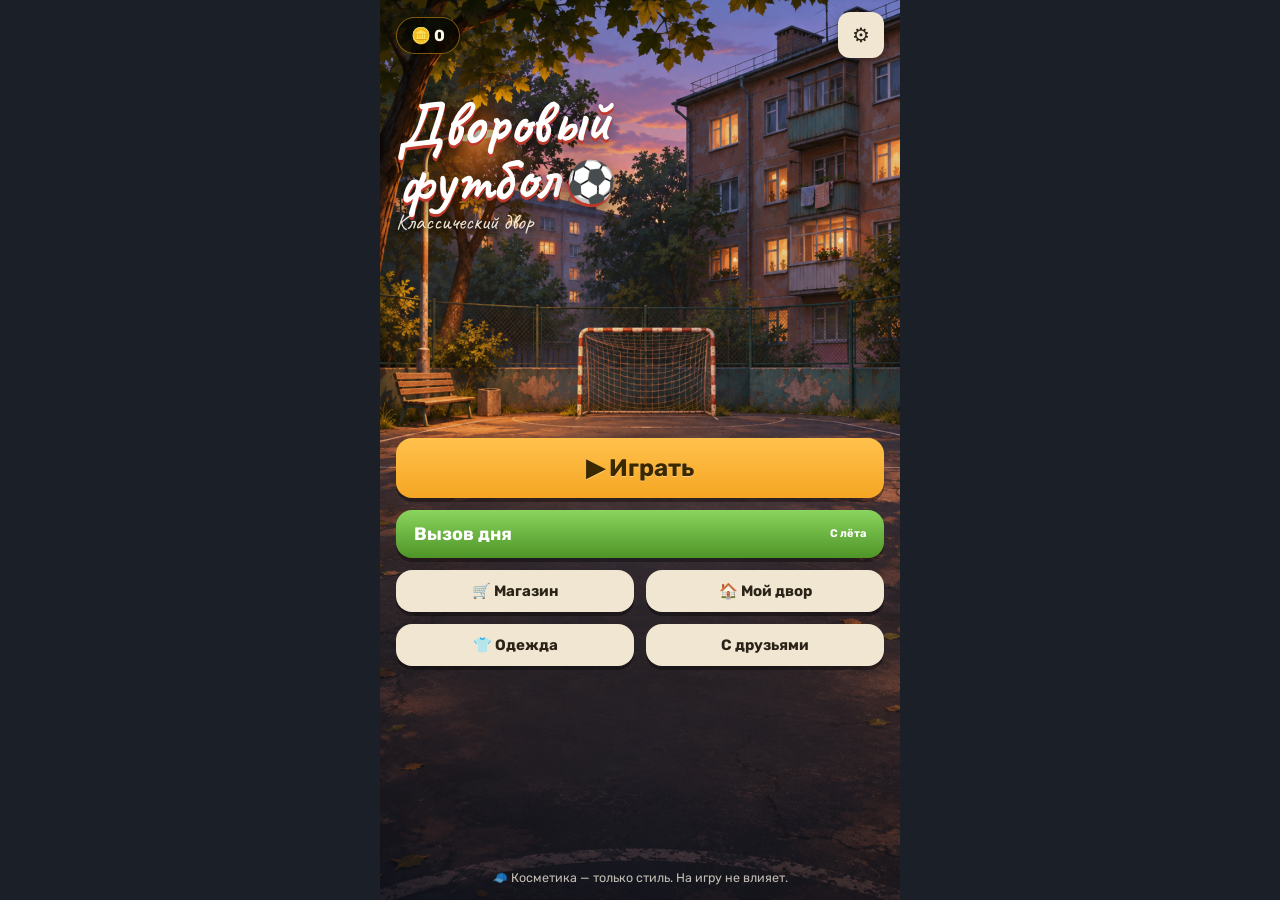
==== index.html @ 4a7b5905 "Добавить испанские дворы и сочетания зрителей в редакторе" ====
<!DOCTYPE html>
<html lang="ru">
<head>
<meta charset="UTF-8">
<meta name="viewport" content="width=device-width, initial-scale=1.0, maximum-scale=1.0, user-scalable=no, viewport-fit=cover">
<meta name="theme-color" content="#1b1f27">
<title>Дворовый футбол</title>
<meta name="description" content="Дворовый футбол — мобильная игра: Квадрат, Американка 300 и Навес. Косметика не влияет на игру.">
<link rel="preconnect" href="https://fonts.googleapis.com">
<link rel="preconnect" href="https://fonts.gstatic.com" crossorigin>
<link href="https://fonts.googleapis.com/css2?family=Caveat:wght@600;700&family=Rubik:wght@400;500;700;900&display=swap" rel="stylesheet">
<link rel="stylesheet" href="css/style.css?v=20261112-18">
</head>
<body>
<div id="app">

  <!-- ГЛАВНЫЙ ЭКРАН -->
  <section class="screen" id="screen-home">
    <canvas class="bg-canvas" id="home-bg"></canvas>
    <div class="screen-inner home-inner">
      <div class="home-top">
        <div class="coins-chip" id="home-coins">🪙 <b>0</b></div>
        <button class="icon-btn" id="btn-settings" title="Настройки">⚙</button>
      </div>
      <h1 class="logo">Дворовый<br>футбол<span class="logo-ball">⚽</span></h1>
      <div class="home-yard-label" id="home-yard-label">Классический двор</div>
      <div class="home-actions">
        <button class="btn btn-primary btn-big" id="btn-play">▶ Играть</button>
        <button class="btn btn-green daily-button" id="btn-daily"><span>Вызов дня</span><small id="home-daily-label"></small></button>
        <div class="home-row">
          <button class="btn btn-paper" id="btn-shop">🛒 Магазин</button>
          <button class="btn btn-paper" id="btn-yards">🏠 Мой двор</button>
        </div>
        <div class="home-row">
          <button class="btn btn-paper" id="btn-wardrobe">👕 Одежда</button>
          <button class="btn btn-paper" id="btn-online">С друзьями</button>
        </div>
      </div>
      <div class="fair-note">🧢 Косметика — только стиль. На игру не влияет.</div>
    </div>
  </section>

  <!-- ВЫБОР РЕЖИМА -->
  <section class="screen hidden" id="screen-modes">
    <canvas class="bg-canvas" id="modes-bg"></canvas>
    <div class="screen-inner">
      <div class="top-bar">
        <button class="icon-btn" data-nav="home">←</button>
        <div class="paper-title">Играть</div>
        <div class="coins-chip coins-small" id="modes-coins">🪙 <b>0</b></div>
      </div>
      <div class="difficulty-picker">
        <span>Сложность</span>
        <button class="difficulty-btn" data-difficulty="beginner" aria-label="Уровень 1: Знакомство">1</button>
        <button class="difficulty-btn" data-difficulty="easy" aria-label="Уровень 2: Разминка">2</button>
        <button class="difficulty-btn active" data-difficulty="normal" aria-label="Уровень 3: Двор">3</button>
        <button class="difficulty-btn" data-difficulty="hard" aria-label="Уровень 4: Мастер">4</button>
        <button class="difficulty-btn" data-difficulty="expert" aria-label="Уровень 5: Легенда">5</button>
      </div>
      <p class="difficulty-detail" id="difficulty-detail"></p>
      <div class="cup-panel">
        <strong>🏆 Кубки двора</strong><span>3 этапа · против ботов · прогресс сохраняется</span>
        <div class="cup-actions">
          <button class="btn btn-paper" data-cup="square">Кубок квадрата</button>
          <button class="btn btn-paper" data-cup="am300">Кубок американки</button>
        </div>
        <button class="btn btn-green hidden" id="continue-cup"></button>
        <span id="cup-medals"></span>
      </div>
      <div class="opponents-picker">
        <span>Американка: соперники</span>
        <button class="opponents-btn active" data-opponents="1">1</button>
        <button class="opponents-btn" data-opponents="2">2</button>
        <button class="opponents-btn" data-opponents="3">3</button>
        <button class="opponents-btn" data-opponents="0">Тренировка</button>
      </div>
      <div class="mode-cards">
        <button class="mode-card" data-mode="dog">
          <div class="mode-card-name">Собачка</div>
          <div class="mode-card-desc">Быстрые пасы под прессингом, 4×1 или 5×2.</div>
          <div class="mode-card-best" id="best-dog"></div>
        </button>
        <button class="mode-card" data-mode="square">
          <div class="mode-card-name">Квадрат</div>
          <div class="mode-card-desc">Отбей до второго отскока. На 10 штрафах — вылет.</div>
          <div class="mode-card-best" id="best-square"></div>
        </button>
        <button class="mode-card" data-mode="am300">
          <div class="mode-card-name">Американка 300</div>
          <div class="mode-card-desc">Попадай в раму и углы. Цель — 300 очков.</div>
          <div class="mode-card-best" id="best-am300"></div>
        </button>
        <button class="mode-card" data-mode="cross">
          <div class="mode-card-name">Навес</div>
          <div class="mode-card-desc">Разыграй навес и забей. Промах — в ворота.</div>
          <div class="mode-card-best" id="best-cross"></div>
        </button>
      </div>
      <div class="mode-extras">
        <button class="btn btn-paper" id="btn-activities">Испытания</button>
        <button class="btn btn-paper" id="btn-fast-duel">Быстрая дуэль</button>
        <button class="btn btn-paper" id="btn-dog-roles">Смена водящего</button>
      </div>
    </div>
  </section>

  <!-- МАТЧ -->
  <section class="screen hidden" id="screen-match">
    <canvas id="match-canvas"></canvas>
    <div class="match-hud">
      <div class="match-hud-top">
        <button class="icon-btn" id="btn-pause">⏸</button>
        <div class="paper-title paper-title-sm" id="match-title">Квадрат</div>
        <div class="hud-timer" id="match-timer"></div>
      </div>
      <div class="hud-score-row" id="match-score-row"></div>
    </div>
    <div class="match-hint" id="match-hint"></div>
    <div class="match-choices hidden" id="match-choices"></div>
    <button class="btn btn-paper lesson-skip hidden" id="btn-skip-lesson">Пропустить обучение</button>
    <div class="match-toast" id="match-toast"></div>
  </section>

  <!-- ИТОГ МАТЧА -->
  <section class="screen hidden" id="screen-result">
    <canvas class="bg-canvas" id="result-bg"></canvas>
    <div class="screen-inner result-inner">
      <div class="paper-title result-title" id="result-title">Матч окончен</div>
      <div class="result-card">
        <div class="result-score" id="result-score">0 : 0</div>
        <div class="result-sub" id="result-sub"></div>
        <div class="result-best" id="result-moment"></div>
        <div class="result-reward" id="result-reward"></div>
      </div>
      <button class="btn btn-primary btn-big" id="btn-rematch">🔁 Ещё раз</button>
      <div class="result-actions">
        <button class="btn btn-green hidden" id="btn-share-result">Вызвать друга</button>
        <button class="btn btn-paper hidden" id="btn-replay">Повтор момента</button>
      </div>
      <button class="btn btn-paper btn-exit" id="btn-result-menu">В меню</button>
    </div>
  </section>

  <!-- МАГАЗИН -->
  <section class="screen hidden" id="screen-shop">
    <canvas class="bg-canvas" id="shop-bg"></canvas>
    <div class="screen-inner">
      <div class="top-bar">
        <button class="icon-btn" data-nav="home">←</button>
        <div class="paper-title">Магазин</div>
        <div class="coins-chip coins-small" id="shop-coins">🪙 <b>0</b></div>
      </div>
      <div class="shop-tabs">
        <button class="shop-tab active" data-tab="yards">🏠 Дворы</button>
        <button class="shop-tab" data-tab="balls">⚽ Мячи</button>
        <button class="shop-tab" data-tab="outfits">👕 Одежда</button>
      </div>
      <div class="yard-country-filter" id="yard-country-filter" aria-label="Страна двора">
        <button class="yard-era-btn active" data-country="Россия" aria-pressed="true">Россия</button>
        <button class="yard-era-btn" data-country="Испания" aria-pressed="false">Испания</button>
      </div>
      <div class="yard-era-filter" id="yard-era-filter">
        <button class="yard-era-btn active" data-era="all">Все</button>
        <button class="yard-era-btn" data-era="80-е">80-е</button>
        <button class="yard-era-btn" data-era="90-е">90-е</button>
        <button class="yard-era-btn" data-era="2000-е">2000-е</button>
        <button class="yard-era-btn" data-era="2010-е">2010-е</button>
        <button class="yard-era-btn" data-era="2020-е">2020-е</button>
      </div>
      <div class="yard-era-filter hidden" id="outfit-era-filter" aria-label="Десятилетие одежды">
        <button class="outfit-era-btn" data-outfit-era="80">80-е</button>
        <button class="outfit-era-btn" data-outfit-era="90">90-е</button>
        <button class="outfit-era-btn" data-outfit-era="00">2000-е</button>
        <button class="outfit-era-btn" data-outfit-era="10">2010-е</button>
        <button class="outfit-era-btn" data-outfit-era="20">2020-е</button>
      </div>
      <div class="shop-list" id="shop-list"></div>
      <div class="fair-note">Все предметы — косметика. Физика мяча и правила одинаковы для всех.</div>
    </div>
  </section>

  <!-- МОДАЛКИ -->
  <div class="modal-wrap hidden" id="modal-wrap">
    <div class="modal" id="modal-box"></div>
  </div>

</div>
<script src="js/sound.js?v=20261112-16"></script>
<script src="js/save.js?v=20261112-16"></script>
<script src="js/wardrobe.js?v=20261112-16"></script>
<script src="js/competition.js?v=20261112-16"></script>
<script src="js/activity.js?v=20261112-18"></script>
<script src="js/shot-rules.js?v=20261112-16"></script>
<script src="js/room-rules.js?v=20261112-16"></script>
<script src="js/yards.js?v=20261112-18"></script>
<script src="js/gesture.js?v=20261112-16"></script>
<script src="js/mode_dog.js?v=20261112-16"></script>
<script src="js/mode_square.js?v=20261112-16"></script>
<script src="js/mode_am300.js?v=20261112-16"></script>
<script src="js/mode_cross.js?v=20261112-17"></script>
<script src="js/online.js?v=20261112-16"></script>
<script src="js/main.js?v=20261112-18"></script>
</body>
</html>
---- css/style.css ----
/* ============ Дворовый футбол ============ */
:root{
  --ink:#2b2317;
  --paper:#f0e6d2;
  --paper-dark:#e2d4b8;
  --accent:#f5a623;
  --accent-dark:#d98a0a;
  --green:#6fbf3f;
  --green-dark:#4e9427;
  --red:#c0392b;
  --night:#1b1f27;
  --night-2:#242a36;
  --chalk:#fdf7e8;
}
*{box-sizing:border-box;-webkit-tap-highlight-color:transparent;}
html,body{margin:0;padding:0;height:100%;overflow:hidden;background:var(--night);
  font-family:'Rubik',system-ui,sans-serif;color:var(--chalk);
  -webkit-user-select:none;user-select:none;touch-action:manipulation;}
#app{position:fixed;inset:0;width:100%;max-width:520px;margin:0 auto;overflow:hidden;background:var(--night);}

.screen{position:absolute;inset:0;display:flex;flex-direction:column;}
.screen.hidden{display:none;}
.bg-canvas{position:absolute;inset:0;width:100%;height:100%;}
.screen-inner{position:relative;z-index:2;flex:1;display:flex;flex-direction:column;
  padding:calc(env(safe-area-inset-top,0px) + 14px) 16px calc(env(safe-area-inset-bottom,0px) + 14px);
  overflow-y:auto;}

/* ---------- общие элементы ---------- */
.paper-title{
  font-family:'Caveat',cursive;font-weight:700;font-size:30px;color:var(--ink);
  background:var(--paper);padding:2px 20px 6px;border-radius:6px;
  transform:rotate(-1.5deg);box-shadow:0 3px 10px rgba(0,0,0,.45);
  text-align:center;line-height:1.05;}
.paper-title-sm{font-size:24px;padding:0 14px 4px;}
.icon-btn{
  width:46px;height:46px;border:none;border-radius:12px;font-size:20px;
  background:var(--paper);color:var(--ink);box-shadow:0 3px 8px rgba(0,0,0,.4);
  cursor:pointer;flex:0 0 auto;}
.icon-btn:active{transform:scale(.94);}
.top-bar{display:flex;align-items:center;justify-content:space-between;gap:10px;margin-bottom:14px;}
.coins-chip{
  background:rgba(0,0,0,.55);border:1px solid rgba(245,166,35,.5);color:var(--chalk);
  padding:8px 14px;border-radius:20px;font-weight:700;font-size:16px;}
.coins-small{font-size:14px;padding:6px 10px;}

.btn{
  border:none;border-radius:16px;cursor:pointer;font-family:'Rubik',sans-serif;
  font-weight:700;box-shadow:0 4px 0 rgba(0,0,0,.35);}
.btn:active{transform:translateY(2px);box-shadow:0 2px 0 rgba(0,0,0,.35);}
.btn-primary{
  background:linear-gradient(180deg,#ffc14d,var(--accent));color:#3a2800;
  text-shadow:0 1px 0 rgba(255,255,255,.35);}
.btn-big{font-size:24px;padding:16px 20px;width:100%;}
.btn-paper{background:var(--paper);color:var(--ink);font-size:16px;padding:12px 16px;}
.btn-green{background:linear-gradient(180deg,#8ad55e,var(--green-dark));color:#fff;font-size:18px;padding:13px 18px;}
.btn-exit{margin-top:10px;opacity:.9;}
.btn:disabled{opacity:.45;pointer-events:none;}

.fair-note{
  margin-top:auto;padding-top:14px;text-align:center;font-size:12.5px;opacity:.75;line-height:1.4;}

/* ---------- главный экран ---------- */
.home-inner{justify-content:flex-start;}
.home-top{position:absolute;top:calc(env(safe-area-inset-top,0px) + 12px);left:16px;right:16px;
  display:flex;justify-content:space-between;align-items:center;}
.logo{
  font-family:'Caveat',cursive;font-size:62px;line-height:.9;margin:76px 0 6px;
  color:#fff;text-shadow:0 3px 0 var(--red),0 6px 18px rgba(0,0,0,.6);
  transform:rotate(-2deg);}
.logo-ball{font-size:40px;display:inline-block;margin-left:8px;transform:rotate(14deg);}
.home-yard-label{
  font-family:'Caveat',cursive;font-size:22px;color:var(--chalk);opacity:.9;margin-bottom:14px;
  text-shadow:0 2px 6px rgba(0,0,0,.8);}
.home-actions{display:flex;flex-direction:column;gap:12px;margin-top:auto;}
.home-actions .daily-button{display:flex;align-items:center;justify-content:space-between;gap:10px;text-align:left;}
.daily-button small{font-size:11px;line-height:1.25;text-align:right;max-width:54%;}
.mode-extras,.result-actions{display:flex;gap:8px;flex-wrap:wrap;}
.mode-extras{margin-top:14px;}
.mode-extras .btn,.result-actions .btn{flex:1;min-height:44px;font-size:12px;padding:8px;}
.result-actions:empty,.result-actions .hidden,.lesson-skip.hidden,.match-choices.hidden{display:none;}
.match-choices{position:absolute;bottom:calc(env(safe-area-inset-bottom,0px) + 12px);left:6%;width:88%;display:flex;gap:8px;z-index:5;}
.match-choices .btn{flex:1;min-height:44px;padding:8px;font-size:13px;}
#screen-match.has-choices .match-hint{bottom:calc(env(safe-area-inset-bottom,0px) + 65px);}
.lesson-skip{position:absolute;top:calc(env(safe-area-inset-top,0px) + 114px);right:12px;z-index:5;font-size:11px;padding:10px;}
.feature-stack{display:grid;gap:9px;margin:12px 0;}
.feature-stack .btn{min-height:44px;font-size:13px;padding:9px;}
.yard-editor-preview,.replay-preview{display:block;width:100%;border-radius:12px;background:#232936;}
.yard-editor-preview{aspect-ratio:620/360;position:sticky;top:0;z-index:1;}
.editor-fields{display:grid;grid-template-columns:repeat(2,minmax(0,1fr));gap:8px;margin:10px 0;}
.yard-decorations{margin:0 0 10px;padding:4px 8px;border:1px solid #b5aa97;border-radius:8px;display:grid;grid-template-columns:repeat(2,minmax(0,1fr));}
.yard-decorations legend{font-size:12px;font-weight:700;padding:0 4px;}
.yard-decorations label{display:flex;align-items:center;gap:5px;min-height:44px;font-size:12px;line-height:1.2;}
.yard-decorations input{flex:0 0 auto;accent-color:#3d6f31;}
.yard-country-filter{display:flex;gap:8px;margin:0 0 12px;}
.yard-country-filter.hidden{display:none;}
.yard-country-filter button{flex:1;}
.editor-fields label,.room-fields label{display:grid;gap:4px;font-size:12px;font-weight:700;}
.editor-fields select,.room-fields input,.share-link{width:100%;min-width:0;min-height:40px;padding:6px 8px;border:1px solid #b5aa97;border-radius:8px;background:#fff9eb;color:#29251d;font:inherit;}
.room-fields{display:grid;gap:8px;margin:10px 0;}
.feature-status{font-size:12px;min-height:1.2em;line-height:1.35;}
.modal .feature-small{font-size:12px;opacity:.85;}
.home-row{display:flex;gap:12px;}
.home-row .btn{flex:1;min-width:0;white-space:nowrap;overflow:hidden;text-overflow:ellipsis;padding-inline:8px;font-size:15px;}

/* ---------- выбор режима ---------- */
.difficulty-picker{display:flex;align-items:center;gap:7px;margin:-2px 0 12px;padding:8px 10px;
  background:rgba(0,0,0,.38);border-radius:14px;color:var(--chalk);font-size:12px;}
.difficulty-picker span{margin-right:auto;opacity:.8;}
.difficulty-picker{gap:5px;margin-bottom:6px;}
.difficulty-btn{min-width:34px;flex:0 1 42px;}
.difficulty-detail{margin:0 0 14px;padding:0 4px;font-size:12px;line-height:1.5;}
.cup-panel{display:flex;flex-direction:column;gap:10px;padding:14px;margin-bottom:16px;border-radius:16px;background:rgba(12,23,32,.88);border:1px solid rgba(255,210,77,.35);}
.cup-panel>span{font-size:11px;line-height:1.4;opacity:.85;}
.cup-actions{display:grid;grid-template-columns:1fr 1fr;gap:8px;}
.cup-actions .btn,#continue-cup{font-size:13px;min-height:48px;padding:10px;white-space:normal;}
#continue-cup.hidden{display:none;}
.modal{max-height:90%;overflow-y:auto;}
.difficulty-btn{border:1px solid rgba(240,230,210,.4);border-radius:10px;background:rgba(240,230,210,.16);
  color:var(--chalk);padding:7px 9px;font:700 12px Rubik;cursor:pointer;}
.difficulty-btn.active{background:var(--paper);color:var(--ink);box-shadow:0 2px 0 rgba(0,0,0,.28);}
.opponents-picker{display:flex;align-items:center;gap:6px;margin:-4px 0 10px;padding:7px 10px;
  background:rgba(0,0,0,.38);border-radius:14px;font-size:11px;}
.opponents-picker span{margin-right:auto;}
.opponents-btn{border:1px solid rgba(240,230,210,.4);border-radius:9px;background:rgba(240,230,210,.16);
  color:var(--chalk);padding:6px 7px;font:700 11px Rubik;cursor:pointer;}
.opponents-btn.active{background:var(--paper);color:var(--ink);}
.mode-cards{display:flex;flex-direction:column;gap:14px;margin-top:6px;}
.mode-card{
  position:relative;overflow:hidden;text-align:left;border:none;border-radius:18px;padding:16px 18px;cursor:pointer;
  background:linear-gradient(135deg,rgba(240,230,210,.97),rgba(226,212,184,.97));
  color:var(--ink);box-shadow:0 5px 0 rgba(0,0,0,.35);transform:rotate(-.6deg);}
.mode-card::before{content:"";position:absolute;inset:0;opacity:.22;background-size:cover;background-position:center;mix-blend-mode:multiply;}
.mode-card[data-mode="dog"]::before,.mode-card[data-mode="square"]::before{background-image:url('../assets/yard-russia90-square.png');}
.mode-card[data-mode="am300"]::before,.mode-card[data-mode="cross"]::before{background-image:url('../assets/yard-russia90-goal.png');}
.mode-card>*{position:relative;z-index:1;}
.mode-card:nth-child(2){transform:rotate(.5deg);}
.mode-card:active{transform:translateY(2px);}
.mode-card-name{font-family:'Caveat',cursive;font-weight:700;font-size:30px;line-height:1;}
.mode-card-desc{font-size:14px;margin-top:6px;opacity:.85;line-height:1.35;}
.mode-card-best{font-size:12.5px;margin-top:8px;font-weight:700;color:var(--accent-dark);}
#screen-modes .mode-cards{display:grid;grid-template-columns:repeat(2,minmax(0,1fr));gap:10px;}
#screen-modes .mode-card{padding:10px 14px;}
#screen-modes .mode-card-name{font-size:clamp(22px,6vw,27px);}
#screen-modes .mode-card-desc{font-size:12px;line-height:1.3;margin-top:4px;}
#screen-modes .mode-card-best{font-size:11px;margin-top:4px;}
.result-score.cup-score{font-size:34px;}
@media(max-width:350px){.difficulty-picker{flex-wrap:wrap;}.difficulty-picker span{flex:0 0 100%;}.difficulty-btn{flex:1;}}

/* ---------- матч ---------- */
#screen-match{background:#000;}
#match-canvas{position:absolute;inset:0;width:100%;height:100%;touch-action:none;}
.match-hud{position:absolute;top:0;left:0;right:0;z-index:3;
  padding:calc(env(safe-area-inset-top,0px) + 10px) 14px 0;pointer-events:none;}
.match-hud .icon-btn{pointer-events:auto;}
.match-hud-top{display:flex;align-items:center;justify-content:space-between;gap:10px;}
.hud-timer{
  min-width:64px;text-align:center;font-weight:900;font-size:20px;
  background:rgba(0,0,0,.55);padding:8px 10px;border-radius:12px;}
.hud-score-row{display:flex;justify-content:center;gap:10px;margin-top:10px;}
.hud-pill{
  background:rgba(0,0,0,.6);border-radius:12px;padding:6px 7px;text-align:center;min-width:58px;}
.hud-pill .lbl{font-size:11px;opacity:.75;display:block;}
.hud-pill .val{font-size:21px;font-weight:900;line-height:1.1;}
.match-hint{
  position:absolute;left:50%;bottom:calc(env(safe-area-inset-bottom,0px) + 18px);
  transform:translateX(-50%) rotate(-1deg);z-index:3;pointer-events:none;
  font-family:'Caveat',cursive;font-size:17px;color:var(--ink);
  background:var(--paper);padding:4px 14px;border-radius:10px;
  box-shadow:0 3px 10px rgba(0,0,0,.5);max-width:86%;text-align:center;line-height:1.1;
  transition:opacity .3s;}
.match-hint.off{opacity:0;}
.match-toast{
  position:absolute;left:50%;top:26%;transform:translate(-50%,-50%) scale(.6);z-index:4;
  max-width:82%;text-align:center;white-space:nowrap;overflow:hidden;text-overflow:ellipsis;
  pointer-events:none;font-family:'Caveat',cursive;font-weight:700;font-size:26px;
  color:#fff;text-shadow:0 2px 0 rgba(0,0,0,.6),0 0 24px rgba(0,0,0,.5);
  opacity:0;transition:opacity .15s, transform .15s;}
.match-toast.show{opacity:1;transform:translate(-50%,-50%) scale(1);}
.match-toast.good{color:#9bf36a;}
.match-toast.bad{color:#ff8d7a;}
.match-toast.gold{color:#ffd24d;}

/* ---------- итог ---------- */
.result-inner{justify-content:center;gap:16px;}
.result-title{align-self:center;font-size:34px;}
.result-card{
  background:rgba(0,0,0,.6);border:1px solid rgba(255,255,255,.12);
  border-radius:20px;padding:20px;text-align:center;}
.result-score{font-size:52px;font-weight:900;}
.result-sub{font-size:16px;opacity:.85;margin-top:4px;}
.result-best{
  font-family:'Caveat',cursive;font-size:21px;color:#ffd24d;margin-top:12px;line-height:1.2;}
.result-reward{font-size:17px;font-weight:700;margin-top:12px;color:#9bf36a;}

/* ---------- магазин ---------- */
.shop-tabs{display:flex;gap:10px;margin-bottom:14px;}
.shop-tab{
  flex:1;border:none;border-radius:14px;padding:11px;font-weight:700;font-size:15px;
  background:rgba(240,230,210,.25);color:var(--chalk);cursor:pointer;}
.shop-tab.active{background:var(--paper);color:var(--ink);}
.yard-era-filter{display:flex;gap:6px;overflow-x:auto;margin:-5px 0 12px;padding:2px 0 7px;flex:0 0 auto;}
.yard-era-filter.hidden{display:none;}
.yard-era-btn{flex:0 0 auto;border:1px solid rgba(240,230,210,.45);border-radius:10px;
  background:rgba(0,0,0,.35);color:var(--chalk);font:700 12px Rubik;padding:8px 10px;cursor:pointer;}
.yard-era-btn.active{background:var(--paper);color:var(--ink);}
.shop-list{display:flex;flex-direction:column;gap:14px;padding-bottom:10px;}
.shop-card{
  background:linear-gradient(135deg,rgba(240,230,210,.97),rgba(226,212,184,.97));
  color:var(--ink);border-radius:18px;overflow:hidden;box-shadow:0 5px 0 rgba(0,0,0,.35);}
.shop-card-preview{display:block;width:100%;height:150px;}
.shop-card-body{padding:12px 16px 16px;}
.shop-card-title{font-family:'Caveat',cursive;font-size:27px;font-weight:700;line-height:1;
  display:flex;align-items:center;gap:8px;flex-wrap:wrap;}
.tag{font-family:'Rubik',sans-serif;font-size:11px;font-weight:700;padding:3px 8px;border-radius:8px;}
.tag-free{background:var(--green);color:#fff;}
.tag-paid{background:var(--red);color:#fff;}
.tag-owned{background:#8a7a5c;color:#fff;}
.shop-card-desc{font-size:13.5px;opacity:.85;margin-top:6px;line-height:1.4;}
.shop-card-items{font-size:12.5px;margin-top:8px;opacity:.75;line-height:1.5;}
.shop-card-actions{display:flex;gap:10px;margin-top:12px;align-items:center;}
.shop-card-actions .btn{flex:1;font-size:15px;padding:11px 10px;}
.shop-price{font-weight:900;font-size:17px;white-space:nowrap;}
.ball-row{display:flex;align-items:center;gap:14px;padding:12px 16px;}
.ball-canvas{width:64px;height:64px;flex:0 0 auto;}
.ball-info{flex:1;}
.ball-name{font-weight:700;font-size:15.5px;}
.ball-era{font-size:12px;opacity:.7;}
.ball-row .btn{font-size:13.5px;padding:9px 12px;}

/* ---------- модалки ---------- */
.modal-wrap{position:absolute;inset:0;z-index:50;background:rgba(0,0,0,.65);
  display:flex;align-items:center;justify-content:center;padding:24px;}
.modal-wrap.hidden{display:none;}
.modal{
  background:var(--paper);color:var(--ink);border-radius:20px;padding:22px;
  width:100%;max-width:360px;box-shadow:0 10px 40px rgba(0,0,0,.6);
  transform:rotate(-.5deg);}
.modal h3{font-family:'Caveat',cursive;font-size:30px;margin:0 0 10px;line-height:1;}
.modal p{font-size:14.5px;line-height:1.45;margin:0 0 10px;}
.modal .demo-note{font-size:12px;opacity:.7;background:rgba(0,0,0,.07);
  border-radius:10px;padding:8px 10px;margin-bottom:14px;}
.modal-actions{display:flex;gap:10px;}
.modal-actions .btn{flex:1;font-size:15px;padding:12px;}
.settings-row{display:flex;justify-content:space-between;align-items:center;
  padding:10px 0;border-bottom:1px dashed rgba(0,0,0,.2);font-size:15.5px;font-weight:500;}
.settings-row:last-of-type{border-bottom:none;}
.toggle{width:52px;height:30px;border-radius:15px;border:none;cursor:pointer;
  background:#b7a98c;position:relative;transition:background .2s;}
.toggle.on{background:var(--green);}
.toggle::after{content:'';position:absolute;top:3px;left:3px;width:24px;height:24px;
  border-radius:50%;background:#fff;transition:left .2s;}
.toggle.on::after{left:25px;}

@media (max-height:640px){
  .logo{font-size:48px;}
  .btn-big{font-size:20px;padding:13px;}
  .shop-card-preview{height:110px;}
}

/* Размеры телефона: читаемые подписи и удобные области нажатия. */
.screen-inner{min-width:0;width:100%;}
.hud-score-row{gap:6px;}
.hud-pill{min-width:0;flex:1;max-width:92px;}
.hud-pill .lbl{white-space:nowrap;overflow:hidden;text-overflow:ellipsis;max-width:100%;}
.difficulty-btn,.opponents-btn,.yard-era-btn,.shop-tab{min-height:44px;}
.ball-set-note{font-size:13px;line-height:1.5;padding:12px 14px;border-radius:12px;background:rgba(10,20,30,.82);color:#fff3d4;}
.ball-info{min-width:0;}
.ball-row{gap:10px;padding:12px;flex-wrap:wrap;}
.ball-row .btn{min-height:44px;}
.ball-canvas{width:60px;height:60px;}
.ball-name{font-size:14px;}
.ball-era{line-height:1.5;margin-top:4px;}
.shop-tab{padding-inline:7px;font-size:13px;}
.outfit-era-btn{flex:1;min-width:51px;min-height:44px;padding:7px 5px;white-space:nowrap;border:1px solid rgba(240,230,210,.45);border-radius:10px;background:rgba(0,0,0,.35);color:var(--chalk);font:700 12px Rubik;cursor:pointer;}
.outfit-era-btn.active{background:var(--paper);color:var(--ink);}
.outfit-note{margin:0;}
.outfit-preview{display:block;width:100%;height:180px;object-fit:contain;background:#18232e;}
.outfit-fitting{display:block;width:100%;height:auto;border-radius:12px;margin-bottom:12px;}
.outfit-category{font-size:12px;font-weight:700;line-height:1.5;margin-top:6px;color:#465831;}
.toggle{height:44px;border-radius:22px;}
.toggle::after{top:10px;}
.editor-fields select,.room-fields input{min-height:44px;}
.match-hint{width:88%;max-width:400px;font-size:19px;padding:8px 12px;bottom:calc(env(safe-area-inset-bottom,0px) + 12px);}
.match-toast{top:22%;width:90%;text-align:center;font-size:30px;}
@media(max-width:380px){
  .hud-pill .val{font-size:18px;}
  .hud-pill .lbl{font-size:10px;}
  .ball-row .btn{margin-left:auto;}
}
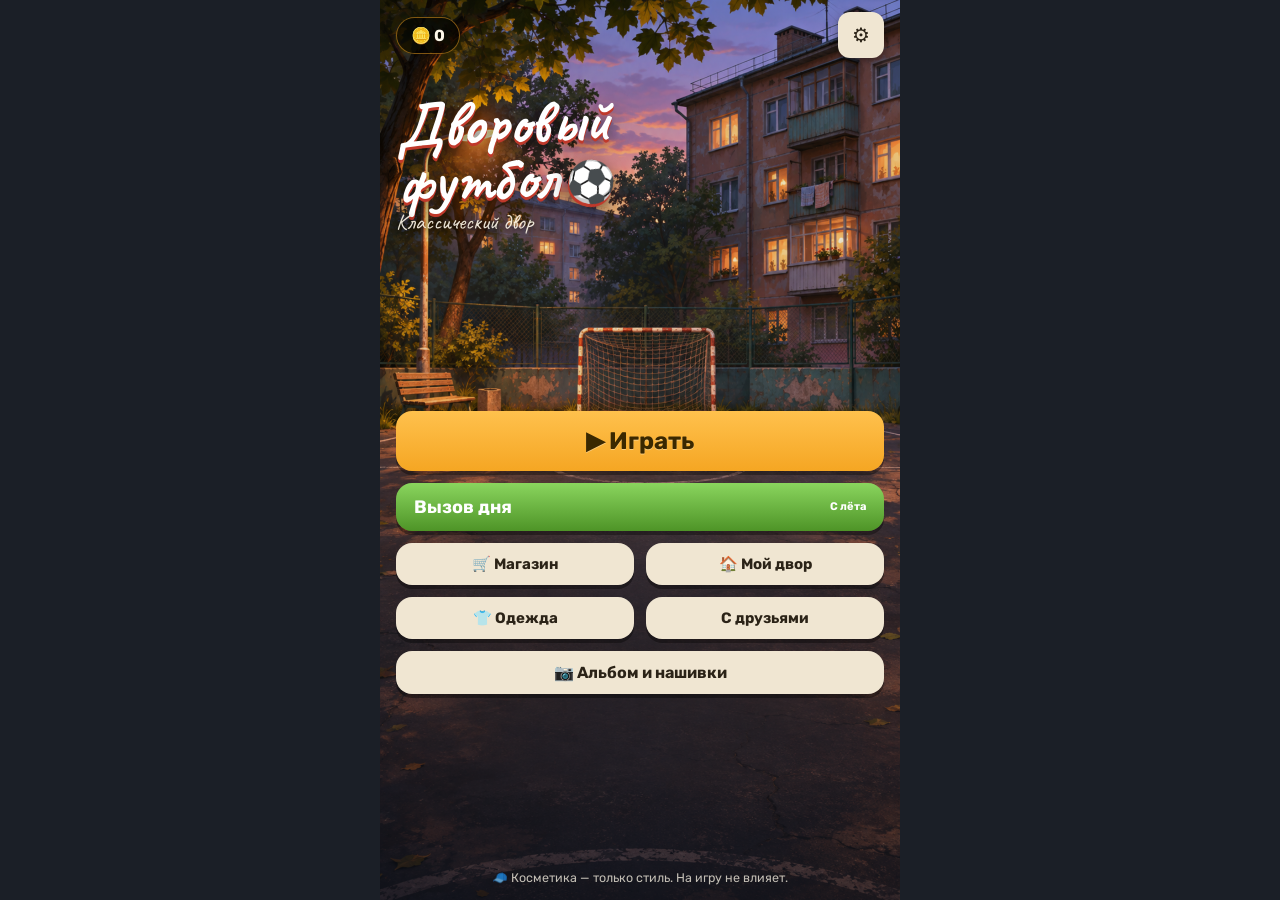
==== commit f9154a07: "Добавить коллекции и открыть каталог для тестирования" ====
--- a/index.html
+++ b/index.html
@@ -9,7 +9,7 @@
 <link rel="preconnect" href="https://fonts.googleapis.com">
 <link rel="preconnect" href="https://fonts.gstatic.com" crossorigin>
 <link href="https://fonts.googleapis.com/css2?family=Caveat:wght@600;700&family=Rubik:wght@400;500;700;900&display=swap" rel="stylesheet">
-<link rel="stylesheet" href="css/style.css?v=20261112-18">
+<link rel="stylesheet" href="css/style.css?v=20261112-20">
 </head>
 <body>
 <div id="app">
@@ -35,6 +35,7 @@
           <button class="btn btn-paper" id="btn-wardrobe">👕 Одежда</button>
           <button class="btn btn-paper" id="btn-online">С друзьями</button>
         </div>
+        <button class="btn btn-paper" id="btn-album">📷 Альбом и нашивки</button>
       </div>
       <div class="fair-note">🧢 Косметика — только стиль. На игру не влияет.</div>
     </div>
@@ -131,11 +132,13 @@
         <div class="result-sub" id="result-sub"></div>
         <div class="result-best" id="result-moment"></div>
         <div class="result-reward" id="result-reward"></div>
+        <div class="result-collection" id="result-collection"></div>
       </div>
       <button class="btn btn-primary btn-big" id="btn-rematch">🔁 Ещё раз</button>
       <div class="result-actions">
         <button class="btn btn-green hidden" id="btn-share-result">Вызвать друга</button>
         <button class="btn btn-paper hidden" id="btn-replay">Повтор момента</button>
+        <button class="btn btn-paper hidden" id="btn-result-album">Альбом</button>
       </div>
       <button class="btn btn-paper btn-exit" id="btn-result-menu">В меню</button>
     </div>
@@ -154,10 +157,20 @@
         <button class="shop-tab active" data-tab="yards">🏠 Дворы</button>
         <button class="shop-tab" data-tab="balls">⚽ Мячи</button>
         <button class="shop-tab" data-tab="outfits">👕 Одежда</button>
+        <button class="shop-tab" data-tab="effects">✨ Голы</button>
+      </div>
+      <p class="test-catalog hidden" id="test-catalog">Тестовый доступ · весь каталог открыт</p>
+      <div class="yard-country-filter hidden" id="outfit-section-filter" aria-label="Вид одежды">
+        <button class="yard-era-btn active" data-outfit-section="kits" aria-pressed="true">Комплекты</button>
+        <button class="yard-era-btn" data-outfit-section="shoes" aria-pressed="false">Обувь</button>
       </div>
       <div class="yard-country-filter" id="yard-country-filter" aria-label="Страна двора">
         <button class="yard-era-btn active" data-country="Россия" aria-pressed="true">Россия</button>
         <button class="yard-era-btn" data-country="Испания" aria-pressed="false">Испания</button>
+      </div>
+      <div class="yard-country-filter" id="yard-season-filter" aria-label="Сезон двора">
+        <button class="yard-era-btn active" data-season="summer" aria-pressed="true">Лето</button>
+        <button class="yard-era-btn" data-season="winter" aria-pressed="false">Зима</button>
       </div>
       <div class="yard-era-filter" id="yard-era-filter">
         <button class="yard-era-btn active" data-era="all">Все</button>
@@ -186,19 +199,20 @@
 
 </div>
 <script src="js/sound.js?v=20261112-16"></script>
-<script src="js/save.js?v=20261112-16"></script>
-<script src="js/wardrobe.js?v=20261112-16"></script>
+<script src="js/save.js?v=20261112-20"></script>
+<script src="js/collections.js?v=20261112-20"></script>
+<script src="js/wardrobe.js?v=20261112-20"></script>
 <script src="js/competition.js?v=20261112-16"></script>
-<script src="js/activity.js?v=20261112-18"></script>
+<script src="js/activity.js?v=20261112-20"></script>
 <script src="js/shot-rules.js?v=20261112-16"></script>
 <script src="js/room-rules.js?v=20261112-16"></script>
-<script src="js/yards.js?v=20261112-18"></script>
+<script src="js/yards.js?v=20261112-20"></script>
 <script src="js/gesture.js?v=20261112-16"></script>
-<script src="js/mode_dog.js?v=20261112-16"></script>
-<script src="js/mode_square.js?v=20261112-16"></script>
-<script src="js/mode_am300.js?v=20261112-16"></script>
-<script src="js/mode_cross.js?v=20261112-17"></script>
+<script src="js/mode_dog.js?v=20261112-20"></script>
+<script src="js/mode_square.js?v=20261112-20"></script>
+<script src="js/mode_am300.js?v=20261112-20"></script>
+<script src="js/mode_cross.js?v=20261112-20"></script>
 <script src="js/online.js?v=20261112-16"></script>
-<script src="js/main.js?v=20261112-18"></script>
+<script src="js/main.js?v=20261112-20"></script>
 </body>
 </html>
--- a/css/style.css
+++ b/css/style.css
@@ -95,6 +95,7 @@
 .yard-country-filter.hidden{display:none;}
 .yard-country-filter button{flex:1;}
 .editor-fields label,.room-fields label{display:grid;gap:4px;font-size:12px;font-weight:700;}
+.editor-fields label[hidden]{display:none;}
 .editor-fields select,.room-fields input,.share-link{width:100%;min-width:0;min-height:40px;padding:6px 8px;border:1px solid #b5aa97;border-radius:8px;background:#fff9eb;color:#29251d;font:inherit;}
 .room-fields{display:grid;gap:8px;margin:10px 0;}
 .feature-status{font-size:12px;min-height:1.2em;line-height:1.35;}
@@ -194,6 +195,22 @@
 
 /* ---------- магазин ---------- */
 .shop-tabs{display:flex;gap:10px;margin-bottom:14px;}
+.shop-tab{min-width:0;white-space:nowrap;}
+.test-catalog{margin:0 0 12px;padding:8px 10px;color:#fae8bb;background:rgba(25,25,24,.78);border-radius:9px;font-size:12px;}
+.test-catalog.hidden{display:none;}
+.result-collection{margin-top:7px;color:#fff0b3;font-weight:700;font-size:13px;}
+.result-collection:empty{display:none;}
+.collection-row{display:flex;gap:9px;align-items:center;padding:9px 0;border-bottom:1px solid #cebea0;}
+.collection-row:last-child{border-bottom:0;}
+.collection-icon{min-width:36px;height:36px;display:grid;place-items:center;border-radius:10px;background:#d6c499;font-weight:800;font-size:18px;}
+.collection-row p{margin:2px 0 0;font-size:12px;}
+.collection-mark{color:#385927;font-size:11px;font-weight:800;}
+.collection-photo{display:block;width:100%;border:0;border-radius:10px;overflow:hidden;background:#e1d2ae;color:#2f271a;padding:0;text-align:left;cursor:pointer;}
+.collection-photo canvas{display:block;width:100%;aspect-ratio:2/1;}
+.collection-photo span{display:block;padding:8px 10px;font-weight:700;}
+.collection-large-photo{width:100%;aspect-ratio:5/4;border-radius:10px;display:block;background:#263343;}
+.outfit-preview.footwear-preview{height:114px;}
+.effect-preview{width:100%;height:auto;display:block;}
 .shop-tab{
   flex:1;border:none;border-radius:14px;padding:11px;font-weight:700;font-size:15px;
   background:rgba(240,230,210,.25);color:var(--chalk);cursor:pointer;}
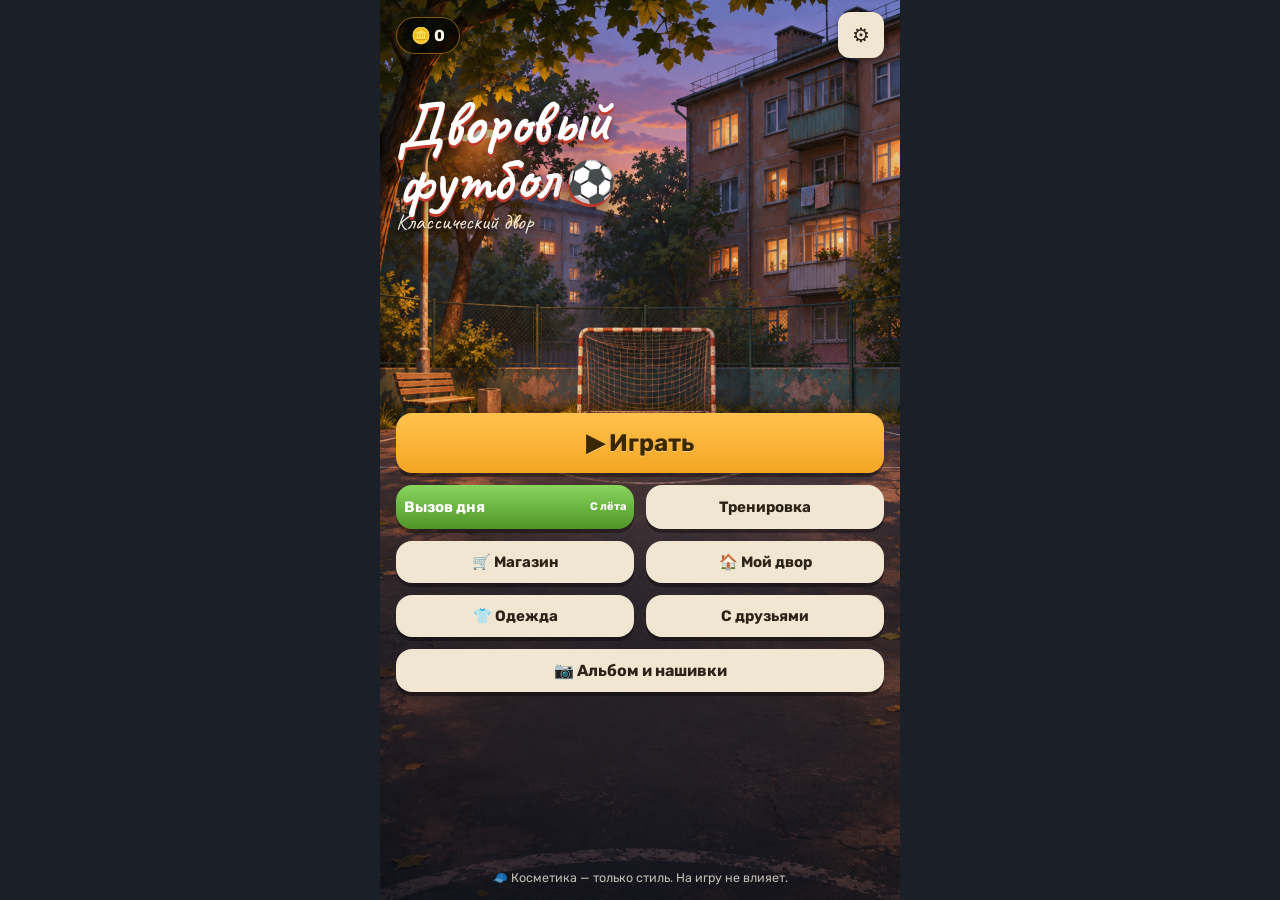
==== commit d6e990cc: "Добавить тренировки, новые дворы и сетевой кубок" ====
--- a/index.html
+++ b/index.html
@@ -5,11 +5,12 @@
 <meta name="viewport" content="width=device-width, initial-scale=1.0, maximum-scale=1.0, user-scalable=no, viewport-fit=cover">
 <meta name="theme-color" content="#1b1f27">
 <title>Дворовый футбол</title>
-<meta name="description" content="Дворовый футбол — мобильная игра: Квадрат, Американка 300 и Навес. Косметика не влияет на игру.">
+<meta name="description" content="Дворовый футбол на телефоне. Собачка, Квадрат, Американка, Навес и тренировка ударов.">
+<meta name="football-rooms-origin" content="">
 <link rel="preconnect" href="https://fonts.googleapis.com">
 <link rel="preconnect" href="https://fonts.gstatic.com" crossorigin>
 <link href="https://fonts.googleapis.com/css2?family=Caveat:wght@600;700&family=Rubik:wght@400;500;700;900&display=swap" rel="stylesheet">
-<link rel="stylesheet" href="css/style.css?v=20261112-20">
+<link rel="stylesheet" href="css/style.css?v=20261112-21">
 </head>
 <body>
 <div id="app">
@@ -26,7 +27,10 @@
       <div class="home-yard-label" id="home-yard-label">Классический двор</div>
       <div class="home-actions">
         <button class="btn btn-primary btn-big" id="btn-play">▶ Играть</button>
-        <button class="btn btn-green daily-button" id="btn-daily"><span>Вызов дня</span><small id="home-daily-label"></small></button>
+        <div class="home-row">
+          <button class="btn btn-green daily-button" id="btn-daily"><span>Вызов дня</span><small id="home-daily-label"></small></button>
+          <button class="btn btn-paper" id="btn-training-home">Тренировка</button>
+        </div>
         <div class="home-row">
           <button class="btn btn-paper" id="btn-shop">🛒 Магазин</button>
           <button class="btn btn-paper" id="btn-yards">🏠 Мой двор</button>
@@ -59,6 +63,34 @@
         <button class="difficulty-btn" data-difficulty="expert" aria-label="Уровень 5: Легенда">5</button>
       </div>
       <p class="difficulty-detail" id="difficulty-detail"></p>
+      <div class="mode-cards">
+        <button class="mode-card" data-mode="dog">
+          <div class="mode-card-name">Собачка</div>
+          <div class="mode-card-desc">Быстрые пасы под прессингом, 4×1 или 5×2.</div>
+          <div class="mode-card-best" id="best-dog"></div>
+        </button>
+        <button class="mode-card" data-mode="square">
+          <div class="mode-card-name">Квадрат</div>
+          <div class="mode-card-desc">Отбей до второго отскока. На 10 штрафах — вылет.</div>
+          <div class="mode-card-best" id="best-square"></div>
+        </button>
+        <button class="mode-card" data-mode="am300">
+          <div class="mode-card-name">Американка 300</div>
+          <div class="mode-card-desc">Попадай в раму и углы. Цель — 300 очков.</div>
+          <div class="mode-card-best" id="best-am300"></div>
+        </button>
+        <button class="mode-card" data-mode="cross">
+          <div class="mode-card-name">Навес</div>
+          <div class="mode-card-desc">Партнёры подают. Твой ход — удар по воротам.</div>
+          <div class="mode-card-best" id="best-cross"></div>
+        </button>
+      </div>
+      <button class="btn btn-green" id="btn-training">Тренировка</button>
+      <div class="mode-extras">
+        <button class="btn btn-paper" id="btn-activities">Испытания</button>
+        <button class="btn btn-paper" id="btn-fast-duel">Быстрая дуэль</button>
+        <button class="btn btn-paper" id="btn-dog-roles">Смена водящего</button>
+      </div>
       <div class="cup-panel">
         <strong>🏆 Кубки двора</strong><span>3 этапа · против ботов · прогресс сохраняется</span>
         <div class="cup-actions">
@@ -67,40 +99,6 @@
         </div>
         <button class="btn btn-green hidden" id="continue-cup"></button>
         <span id="cup-medals"></span>
-      </div>
-      <div class="opponents-picker">
-        <span>Американка: соперники</span>
-        <button class="opponents-btn active" data-opponents="1">1</button>
-        <button class="opponents-btn" data-opponents="2">2</button>
-        <button class="opponents-btn" data-opponents="3">3</button>
-        <button class="opponents-btn" data-opponents="0">Тренировка</button>
-      </div>
-      <div class="mode-cards">
-        <button class="mode-card" data-mode="dog">
-          <div class="mode-card-name">Собачка</div>
-          <div class="mode-card-desc">Быстрые пасы под прессингом, 4×1 или 5×2.</div>
-          <div class="mode-card-best" id="best-dog"></div>
-        </button>
-        <button class="mode-card" data-mode="square">
-          <div class="mode-card-name">Квадрат</div>
-          <div class="mode-card-desc">Отбей до второго отскока. На 10 штрафах — вылет.</div>
-          <div class="mode-card-best" id="best-square"></div>
-        </button>
-        <button class="mode-card" data-mode="am300">
-          <div class="mode-card-name">Американка 300</div>
-          <div class="mode-card-desc">Попадай в раму и углы. Цель — 300 очков.</div>
-          <div class="mode-card-best" id="best-am300"></div>
-        </button>
-        <button class="mode-card" data-mode="cross">
-          <div class="mode-card-name">Навес</div>
-          <div class="mode-card-desc">Разыграй навес и забей. Промах — в ворота.</div>
-          <div class="mode-card-best" id="best-cross"></div>
-        </button>
-      </div>
-      <div class="mode-extras">
-        <button class="btn btn-paper" id="btn-activities">Испытания</button>
-        <button class="btn btn-paper" id="btn-fast-duel">Быстрая дуэль</button>
-        <button class="btn btn-paper" id="btn-dog-roles">Смена водящего</button>
       </div>
     </div>
   </section>
@@ -115,8 +113,8 @@
         <div class="hud-timer" id="match-timer"></div>
       </div>
       <div class="hud-score-row" id="match-score-row"></div>
-    </div>
-    <div class="match-hint" id="match-hint"></div>
+      <div class="match-hint" id="match-hint"></div>
+    </div>
     <div class="match-choices hidden" id="match-choices"></div>
     <button class="btn btn-paper lesson-skip hidden" id="btn-skip-lesson">Пропустить обучение</button>
     <div class="match-toast" id="match-toast"></div>
@@ -164,10 +162,8 @@
         <button class="yard-era-btn active" data-outfit-section="kits" aria-pressed="true">Комплекты</button>
         <button class="yard-era-btn" data-outfit-section="shoes" aria-pressed="false">Обувь</button>
       </div>
-      <div class="yard-country-filter" id="yard-country-filter" aria-label="Страна двора">
-        <button class="yard-era-btn active" data-country="Россия" aria-pressed="true">Россия</button>
-        <button class="yard-era-btn" data-country="Испания" aria-pressed="false">Испания</button>
-      </div>
+      <div class="yard-country-filter country-filters" id="yard-country-filter" aria-label="Страна двора"></div>
+      <div class="yard-country-filter country-filters hidden" id="outfit-country-filter" aria-label="Коллекция одежды"></div>
       <div class="yard-country-filter" id="yard-season-filter" aria-label="Сезон двора">
         <button class="yard-era-btn active" data-season="summer" aria-pressed="true">Лето</button>
         <button class="yard-era-btn" data-season="winter" aria-pressed="false">Зима</button>
@@ -194,25 +190,25 @@
 
   <!-- МОДАЛКИ -->
   <div class="modal-wrap hidden" id="modal-wrap">
-    <div class="modal" id="modal-box"></div>
+    <div class="modal" id="modal-box" role="dialog" aria-modal="true" aria-labelledby="modal-title"></div>
   </div>
 
 </div>
 <script src="js/sound.js?v=20261112-16"></script>
-<script src="js/save.js?v=20261112-20"></script>
-<script src="js/collections.js?v=20261112-20"></script>
-<script src="js/wardrobe.js?v=20261112-20"></script>
-<script src="js/competition.js?v=20261112-16"></script>
-<script src="js/activity.js?v=20261112-20"></script>
-<script src="js/shot-rules.js?v=20261112-16"></script>
-<script src="js/room-rules.js?v=20261112-16"></script>
-<script src="js/yards.js?v=20261112-20"></script>
-<script src="js/gesture.js?v=20261112-16"></script>
-<script src="js/mode_dog.js?v=20261112-20"></script>
-<script src="js/mode_square.js?v=20261112-20"></script>
-<script src="js/mode_am300.js?v=20261112-20"></script>
-<script src="js/mode_cross.js?v=20261112-20"></script>
-<script src="js/online.js?v=20261112-16"></script>
-<script src="js/main.js?v=20261112-20"></script>
+<script src="js/save.js?v=20261112-21"></script>
+<script src="js/collections.js?v=20261112-21"></script>
+<script src="js/wardrobe.js?v=20261112-21"></script>
+<script src="js/competition.js?v=20261112-21"></script>
+<script src="js/activity.js?v=20261112-21"></script>
+<script src="js/shot-rules.js?v=20261112-21"></script>
+<script src="js/room-rules.js?v=20261112-21"></script>
+<script src="js/yards.js?v=20261112-21"></script>
+<script src="js/gesture.js?v=20261112-21"></script>
+<script src="js/mode_dog.js?v=20261112-21"></script>
+<script src="js/mode_square.js?v=20261112-21"></script>
+<script src="js/mode_am300.js?v=20261112-21"></script>
+<script src="js/mode_cross.js?v=20261112-21"></script>
+<script src="js/online.js?v=20261112-21"></script>
+<script src="js/main.js?v=20261112-21"></script>
 </body>
 </html>
--- a/css/style.css
+++ b/css/style.css
@@ -80,8 +80,7 @@
 .result-actions:empty,.result-actions .hidden,.lesson-skip.hidden,.match-choices.hidden{display:none;}
 .match-choices{position:absolute;bottom:calc(env(safe-area-inset-bottom,0px) + 12px);left:6%;width:88%;display:flex;gap:8px;z-index:5;}
 .match-choices .btn{flex:1;min-height:44px;padding:8px;font-size:13px;}
-#screen-match.has-choices .match-hint{bottom:calc(env(safe-area-inset-bottom,0px) + 65px);}
-.lesson-skip{position:absolute;top:calc(env(safe-area-inset-top,0px) + 114px);right:12px;z-index:5;font-size:11px;padding:10px;}
+.lesson-skip{position:absolute;bottom:calc(env(safe-area-inset-bottom,0px) + 12px);right:14px;z-index:5;font-size:11px;min-height:44px;padding:7px 10px;}
 .feature-stack{display:grid;gap:9px;margin:12px 0;}
 .feature-stack .btn{min-height:44px;font-size:13px;padding:9px;}
 .yard-editor-preview,.replay-preview{display:block;width:100%;border-radius:12px;background:#232936;}
@@ -94,6 +93,8 @@
 .yard-country-filter{display:flex;gap:8px;margin:0 0 12px;}
 .yard-country-filter.hidden{display:none;}
 .yard-country-filter button{flex:1;}
+.country-filters{flex-wrap:wrap;}
+.country-filters button{flex:1 0 27%;}
 .editor-fields label,.room-fields label{display:grid;gap:4px;font-size:12px;font-weight:700;}
 .editor-fields label[hidden]{display:none;}
 .editor-fields select,.room-fields input,.share-link{width:100%;min-width:0;min-height:40px;padding:6px 8px;border:1px solid #b5aa97;border-radius:8px;background:#fff9eb;color:#29251d;font:inherit;}
@@ -123,8 +124,12 @@
   background:rgba(0,0,0,.38);border-radius:14px;font-size:11px;}
 .opponents-picker span{margin-right:auto;}
 .opponents-btn{border:1px solid rgba(240,230,210,.4);border-radius:9px;background:rgba(240,230,210,.16);
-  color:var(--chalk);padding:6px 7px;font:700 11px Rubik;cursor:pointer;}
+  color:var(--chalk);padding:6px 7px;font:700 14px Rubik;cursor:pointer;min-width:44px;}
 .opponents-btn.active{background:var(--paper);color:var(--ink);}
+.modal .opponents-picker,.modal .difficulty-picker{background:#1c2935;color:var(--chalk);margin:10px 0;}
+.modal .opponents-btn.active,.modal .difficulty-btn.active{background:var(--paper);color:var(--ink);}
+.mode-level{color:#304a22;font-size:11px;font-weight:700;line-height:1.3;margin-top:4px;}
+#btn-training{margin-top:9px;}
 .mode-cards{display:flex;flex-direction:column;gap:14px;margin-top:6px;}
 .mode-card{
   position:relative;overflow:hidden;text-align:left;border:none;border-radius:18px;padding:16px 18px;cursor:pointer;
@@ -149,7 +154,7 @@
 
 /* ---------- матч ---------- */
 #screen-match{background:#000;}
-#match-canvas{position:absolute;inset:0;width:100%;height:100%;touch-action:none;}
+#match-canvas{position:absolute;inset:0;margin:auto;touch-action:none;}
 .match-hud{position:absolute;top:0;left:0;right:0;z-index:3;
   padding:calc(env(safe-area-inset-top,0px) + 10px) 14px 0;pointer-events:none;}
 .match-hud .icon-btn{pointer-events:auto;}
@@ -163,11 +168,10 @@
 .hud-pill .lbl{font-size:11px;opacity:.75;display:block;}
 .hud-pill .val{font-size:21px;font-weight:900;line-height:1.1;}
 .match-hint{
-  position:absolute;left:50%;bottom:calc(env(safe-area-inset-bottom,0px) + 18px);
-  transform:translateX(-50%) rotate(-1deg);z-index:3;pointer-events:none;
-  font-family:'Caveat',cursive;font-size:17px;color:var(--ink);
-  background:var(--paper);padding:4px 14px;border-radius:10px;
-  box-shadow:0 3px 10px rgba(0,0,0,.5);max-width:86%;text-align:center;line-height:1.1;
+  margin:6px auto 0;pointer-events:none;width:max-content;max-width:100%;
+  font:600 13px/1.25 Rubik,system-ui;color:var(--ink);
+  background:var(--paper);padding:6px 10px;border-radius:9px;
+  box-shadow:0 3px 10px rgba(0,0,0,.5);text-align:center;
   transition:opacity .3s;}
 .match-hint.off{opacity:0;}
 .match-toast{
@@ -297,8 +301,19 @@
 .toggle{height:44px;border-radius:22px;}
 .toggle::after{top:10px;}
 .editor-fields select,.room-fields input{min-height:44px;}
-.match-hint{width:88%;max-width:400px;font-size:19px;padding:8px 12px;bottom:calc(env(safe-area-inset-bottom,0px) + 12px);}
-.match-toast{top:22%;width:90%;text-align:center;font-size:30px;}
+.match-toast{top:31%;width:90%;text-align:center;font-size:27px;}
+@media(orientation:landscape) and (max-height:550px){
+  #app:has(#screen-match:not(.hidden)){max-width:760px;}
+  .match-hud{right:auto;width:calc((100% - var(--field-width, 170px))/2);padding:8px;max-width:220px;}
+  .match-hud-top{flex-wrap:wrap;gap:5px;}
+  .hud-score-row{flex-wrap:wrap;justify-content:flex-start;}
+  .hud-pill{min-width:42px;}
+  .match-hint{font-size:12px;}
+  .lesson-skip{right:auto;left:8px;max-width:calc((100% - var(--field-width, 170px))/2 - 16px);white-space:normal;}
+  .match-choices{left:auto;right:8px;width:calc((100% - var(--field-width, 170px))/2 - 16px);max-width:200px;flex-direction:column;}
+  .match-toast{top:auto;bottom:3%;left:auto;right:0;width:calc((100% - var(--field-width, 170px))/2);transform:none;white-space:normal;font-size:18px;}
+  .match-toast.show{transform:none;}
+}
 @media(max-width:380px){
   .hud-pill .val{font-size:18px;}
   .hud-pill .lbl{font-size:10px;}
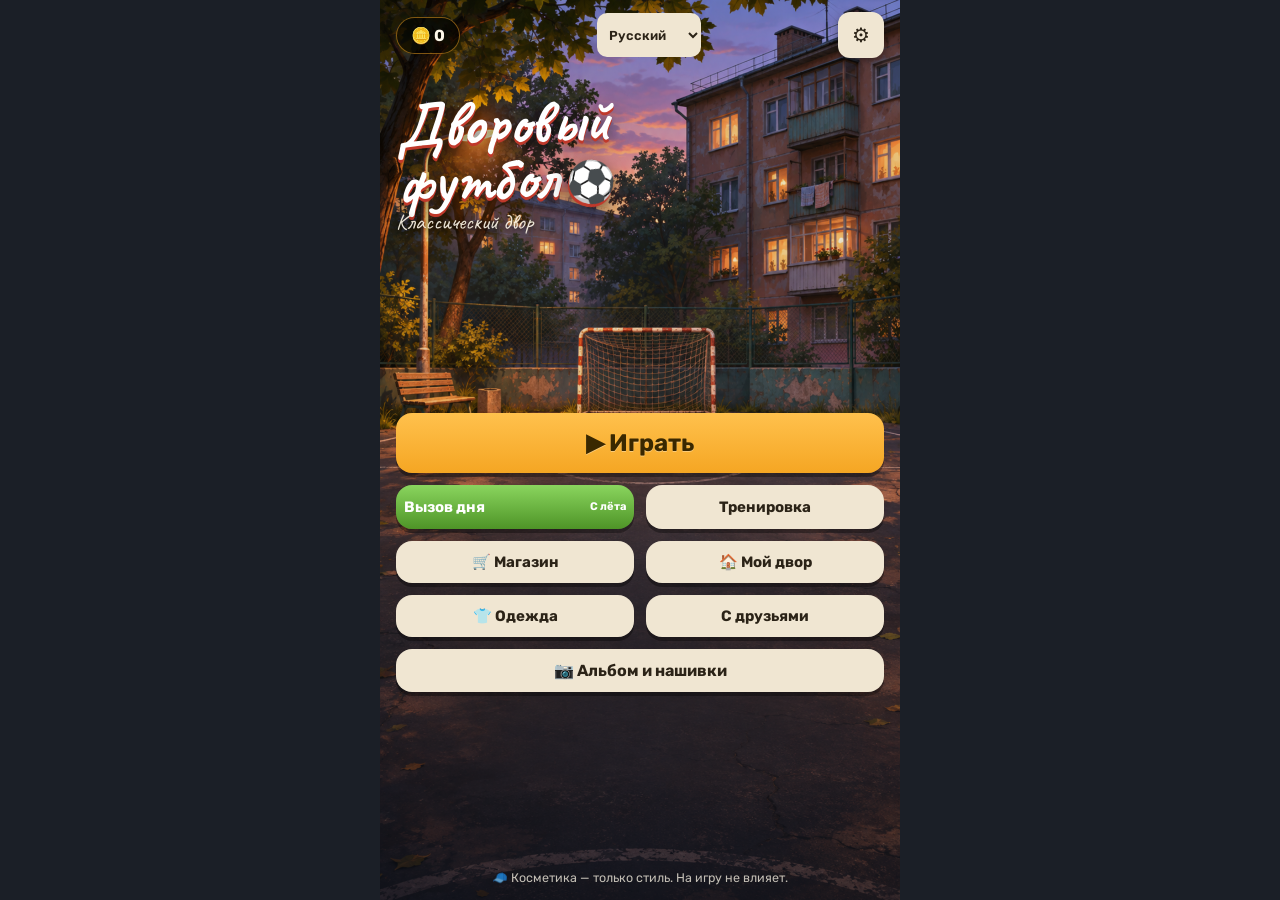
==== commit c9492054: "Добавить онлайн-дворы, турниры и шесть языков" ====
--- a/index.html
+++ b/index.html
@@ -10,7 +10,7 @@
 <link rel="preconnect" href="https://fonts.googleapis.com">
 <link rel="preconnect" href="https://fonts.gstatic.com" crossorigin>
 <link href="https://fonts.googleapis.com/css2?family=Caveat:wght@600;700&family=Rubik:wght@400;500;700;900&display=swap" rel="stylesheet">
-<link rel="stylesheet" href="css/style.css?v=20261112-21">
+<link rel="stylesheet" href="css/style.css?v=20261112-22">
 </head>
 <body>
 <div id="app">
@@ -21,6 +21,7 @@
     <div class="screen-inner home-inner">
       <div class="home-top">
         <div class="coins-chip" id="home-coins">🪙 <b>0</b></div>
+        <select id="language-picker" aria-label="Язык" data-no-translate></select>
         <button class="icon-btn" id="btn-settings" title="Настройки">⚙</button>
       </div>
       <h1 class="logo">Дворовый<br>футбол<span class="logo-ball">⚽</span></h1>
@@ -195,20 +196,21 @@
 
 </div>
 <script src="js/sound.js?v=20261112-16"></script>
-<script src="js/save.js?v=20261112-21"></script>
-<script src="js/collections.js?v=20261112-21"></script>
-<script src="js/wardrobe.js?v=20261112-21"></script>
-<script src="js/competition.js?v=20261112-21"></script>
-<script src="js/activity.js?v=20261112-21"></script>
-<script src="js/shot-rules.js?v=20261112-21"></script>
-<script src="js/room-rules.js?v=20261112-21"></script>
-<script src="js/yards.js?v=20261112-21"></script>
-<script src="js/gesture.js?v=20261112-21"></script>
-<script src="js/mode_dog.js?v=20261112-21"></script>
-<script src="js/mode_square.js?v=20261112-21"></script>
-<script src="js/mode_am300.js?v=20261112-21"></script>
-<script src="js/mode_cross.js?v=20261112-21"></script>
-<script src="js/online.js?v=20261112-21"></script>
-<script src="js/main.js?v=20261112-21"></script>
+<script src="js/save.js?v=20261112-22"></script>
+<script src="js/collections.js?v=20261112-22"></script>
+<script src="js/wardrobe.js?v=20261112-22"></script>
+<script src="js/competition.js?v=20261112-22"></script>
+<script src="js/activity.js?v=20261112-22"></script>
+<script src="js/shot-rules.js?v=20261112-22"></script>
+<script src="js/room-rules.js?v=20261112-22"></script>
+<script src="js/yards.js?v=20261112-22"></script>
+<script src="js/gesture.js?v=20261112-22"></script>
+<script src="js/mode_dog.js?v=20261112-22"></script>
+<script src="js/mode_square.js?v=20261112-22"></script>
+<script src="js/mode_am300.js?v=20261112-22"></script>
+<script src="js/mode_cross.js?v=20261112-22"></script>
+<script src="js/online.js?v=20261112-22"></script>
+<script src="js/i18n.js?v=20261112-22"></script>
+<script src="js/main.js?v=20261112-22"></script>
 </body>
 </html>
--- a/css/style.css
+++ b/css/style.css
@@ -99,6 +99,13 @@
 .editor-fields label[hidden]{display:none;}
 .editor-fields select,.room-fields input,.share-link{width:100%;min-width:0;min-height:40px;padding:6px 8px;border:1px solid #b5aa97;border-radius:8px;background:#fff9eb;color:#29251d;font:inherit;}
 .room-fields{display:grid;gap:8px;margin:10px 0;}
+.room-fields label[hidden]{display:none;}
+.room-tournaments summary{min-height:44px;padding:12px 8px;font-weight:700;cursor:pointer;}
+#language-picker{min-height:44px;max-width:42%;font:600 13px Rubik,system-ui;
+  color:var(--ink);background:var(--paper);border:0;border-radius:10px;padding:6px 8px;}
+html:not([lang="ru"]) .logo{font-size:clamp(37px,11vw,64px);line-height:1.06;}
+html[lang="zh-Hans"] .logo,html[lang="hi"] .logo{font-family:system-ui,sans-serif;}
+html:not([lang="ru"]) .home-row .btn{white-space:normal;}
 .feature-status{font-size:12px;min-height:1.2em;line-height:1.35;}
 .modal .feature-small{font-size:12px;opacity:.85;}
 .home-row{display:flex;gap:12px;}
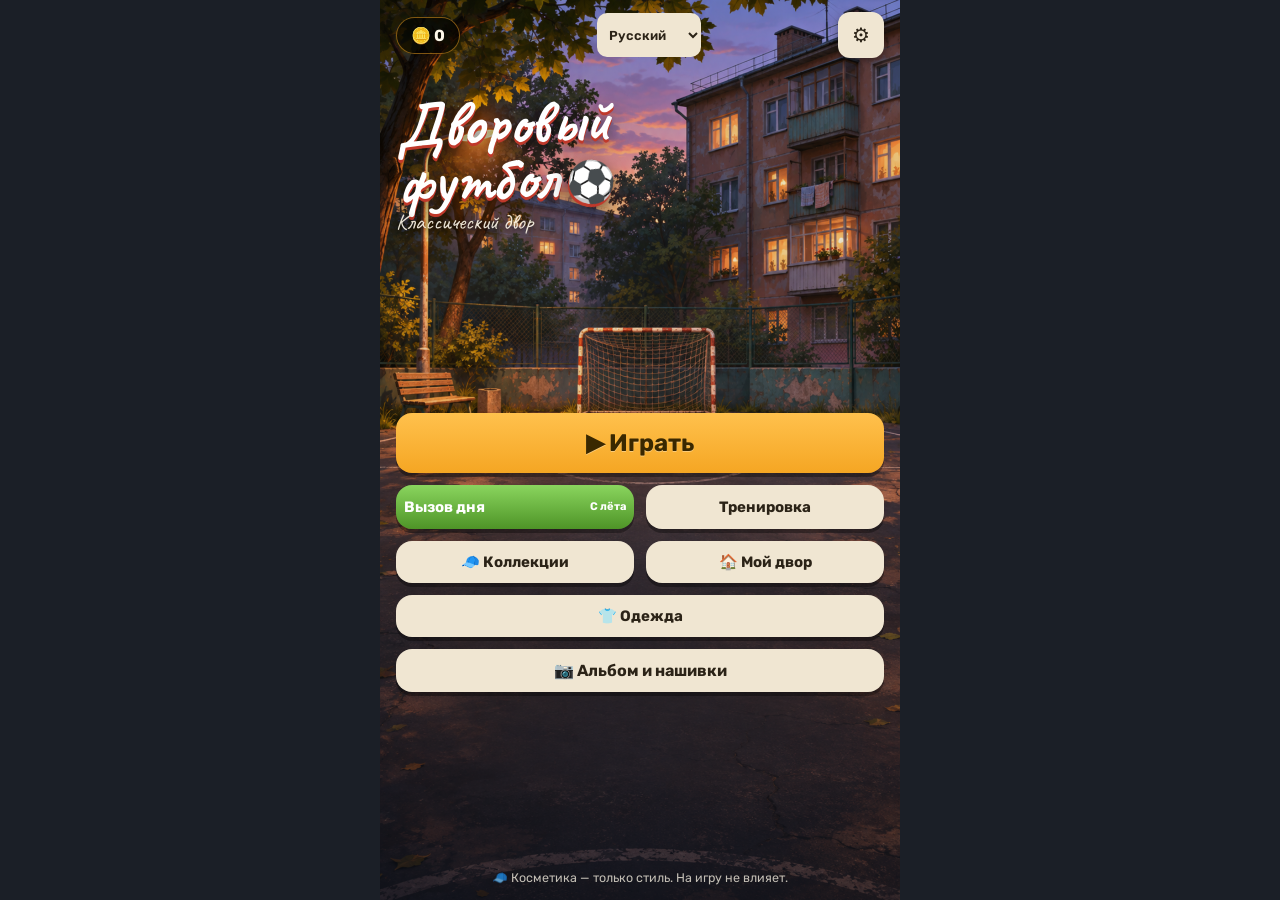
==== commit fb4ad8be: "Prepare offline release and Android builds" ====
--- a/index.html
+++ b/index.html
@@ -2,15 +2,17 @@
 <html lang="ru">
 <head>
 <meta charset="UTF-8">
-<meta name="viewport" content="width=device-width, initial-scale=1.0, maximum-scale=1.0, user-scalable=no, viewport-fit=cover">
+<meta name="viewport" content="width=device-width, initial-scale=1.0, viewport-fit=cover">
 <meta name="theme-color" content="#1b1f27">
 <title>Дворовый футбол</title>
 <meta name="description" content="Дворовый футбол на телефоне. Собачка, Квадрат, Американка, Навес и тренировка ударов.">
 <meta name="football-rooms-origin" content="">
+<meta name="football-online" content="off">
+<meta name="football-platform" content="web">
 <link rel="preconnect" href="https://fonts.googleapis.com">
 <link rel="preconnect" href="https://fonts.gstatic.com" crossorigin>
 <link href="https://fonts.googleapis.com/css2?family=Caveat:wght@600;700&family=Rubik:wght@400;500;700;900&display=swap" rel="stylesheet">
-<link rel="stylesheet" href="css/style.css?v=20261112-22">
+<link rel="stylesheet" href="css/style.css?v=20261112-23">
 </head>
 <body>
 <div id="app">
@@ -33,12 +35,12 @@
           <button class="btn btn-paper" id="btn-training-home">Тренировка</button>
         </div>
         <div class="home-row">
-          <button class="btn btn-paper" id="btn-shop">🛒 Магазин</button>
+          <button class="btn btn-paper" id="btn-shop">🧢 Коллекции</button>
           <button class="btn btn-paper" id="btn-yards">🏠 Мой двор</button>
         </div>
         <div class="home-row">
           <button class="btn btn-paper" id="btn-wardrobe">👕 Одежда</button>
-          <button class="btn btn-paper" id="btn-online">С друзьями</button>
+          <button class="btn btn-paper" id="btn-online" hidden>С друзьями</button>
         </div>
         <button class="btn btn-paper" id="btn-album">📷 Альбом и нашивки</button>
       </div>
@@ -106,19 +108,25 @@
 
   <!-- МАТЧ -->
   <section class="screen hidden" id="screen-match">
-    <canvas id="match-canvas"></canvas>
     <div class="match-hud">
       <div class="match-hud-top">
-        <button class="icon-btn" id="btn-pause">⏸</button>
+        <button class="icon-btn" id="btn-pause" aria-label="Пауза">⏸</button>
         <div class="paper-title paper-title-sm" id="match-title">Квадрат</div>
         <div class="hud-timer" id="match-timer"></div>
       </div>
       <div class="hud-score-row" id="match-score-row"></div>
-      <div class="match-hint" id="match-hint"></div>
-    </div>
-    <div class="match-choices hidden" id="match-choices"></div>
-    <button class="btn btn-paper lesson-skip hidden" id="btn-skip-lesson">Пропустить обучение</button>
-    <div class="match-toast" id="match-toast"></div>
+      <div class="match-status">
+        <div class="match-hint" id="match-hint"></div>
+        <div class="match-toast" id="match-toast" role="status" aria-live="polite"></div>
+      </div>
+    </div>
+    <div class="match-arena" id="match-arena">
+      <canvas id="match-canvas" aria-label="Игровое поле"></canvas>
+    </div>
+    <div class="match-actions" id="match-actions" hidden>
+      <div class="match-choices hidden" id="match-choices"></div>
+      <button class="btn btn-paper lesson-skip hidden" id="btn-skip-lesson">Пропустить обучение</button>
+    </div>
   </section>
 
   <!-- ИТОГ МАТЧА -->
@@ -149,7 +157,7 @@
     <div class="screen-inner">
       <div class="top-bar">
         <button class="icon-btn" data-nav="home">←</button>
-        <div class="paper-title">Магазин</div>
+        <div class="paper-title">Коллекции</div>
         <div class="coins-chip coins-small" id="shop-coins">🪙 <b>0</b></div>
       </div>
       <div class="shop-tabs">
@@ -158,7 +166,7 @@
         <button class="shop-tab" data-tab="outfits">👕 Одежда</button>
         <button class="shop-tab" data-tab="effects">✨ Голы</button>
       </div>
-      <p class="test-catalog hidden" id="test-catalog">Тестовый доступ · весь каталог открыт</p>
+      <p class="test-catalog" id="test-catalog">Все предметы доступны бесплатно</p>
       <div class="yard-country-filter hidden" id="outfit-section-filter" aria-label="Вид одежды">
         <button class="yard-era-btn active" data-outfit-section="kits" aria-pressed="true">Комплекты</button>
         <button class="yard-era-btn" data-outfit-section="shoes" aria-pressed="false">Обувь</button>
@@ -196,21 +204,21 @@
 
 </div>
 <script src="js/sound.js?v=20261112-16"></script>
-<script src="js/save.js?v=20261112-22"></script>
-<script src="js/collections.js?v=20261112-22"></script>
-<script src="js/wardrobe.js?v=20261112-22"></script>
-<script src="js/competition.js?v=20261112-22"></script>
-<script src="js/activity.js?v=20261112-22"></script>
-<script src="js/shot-rules.js?v=20261112-22"></script>
-<script src="js/room-rules.js?v=20261112-22"></script>
-<script src="js/yards.js?v=20261112-22"></script>
-<script src="js/gesture.js?v=20261112-22"></script>
-<script src="js/mode_dog.js?v=20261112-22"></script>
-<script src="js/mode_square.js?v=20261112-22"></script>
-<script src="js/mode_am300.js?v=20261112-22"></script>
-<script src="js/mode_cross.js?v=20261112-22"></script>
-<script src="js/online.js?v=20261112-22"></script>
-<script src="js/i18n.js?v=20261112-22"></script>
-<script src="js/main.js?v=20261112-22"></script>
+<script src="js/save.js?v=20261112-23"></script>
+<script src="js/collections.js?v=20261112-23"></script>
+<script src="js/wardrobe.js?v=20261112-23"></script>
+<script src="js/competition.js?v=20261112-23"></script>
+<script src="js/activity.js?v=20261112-23"></script>
+<script src="js/shot-rules.js?v=20261112-23"></script>
+<script src="js/room-rules.js?v=20261112-23"></script>
+<script src="js/yards.js?v=20261112-23"></script>
+<script src="js/gesture.js?v=20261112-23"></script>
+<script src="js/mode_dog.js?v=20261112-23"></script>
+<script src="js/mode_square.js?v=20261112-23"></script>
+<script src="js/mode_am300.js?v=20261112-23"></script>
+<script src="js/mode_cross.js?v=20261112-23"></script>
+<script src="js/online.js?v=20261112-23"></script>
+<script src="js/i18n.js?v=20261112-23"></script>
+<script src="js/main.js?v=20261112-23"></script>
 </body>
 </html>
--- a/css/style.css
+++ b/css/style.css
@@ -13,6 +13,9 @@
   --chalk:#fdf7e8;
 }
 *{box-sizing:border-box;-webkit-tap-highlight-color:transparent;}
+[hidden]{display:none!important;}
+:focus-visible{outline:3px solid #f9cd69;outline-offset:2px;}
+.modal :focus-visible{outline-color:#2f5f98;}
 html,body{margin:0;padding:0;height:100%;overflow:hidden;background:var(--night);
   font-family:'Rubik',system-ui,sans-serif;color:var(--chalk);
   -webkit-user-select:none;user-select:none;touch-action:manipulation;}
@@ -160,12 +163,17 @@
 @media(max-width:350px){.difficulty-picker{flex-wrap:wrap;}.difficulty-picker span{flex:0 0 100%;}.difficulty-btn{flex:1;}}
 
 /* ---------- матч ---------- */
-#screen-match{background:#000;}
+#screen-match{background:#0e121a;display:grid;grid-template-areas:"hud" "arena" "actions";
+  grid-template-rows:auto minmax(0,1fr) auto;padding-bottom:env(safe-area-inset-bottom,0px);}
+#screen-match.hidden{display:none;}
+.match-arena{grid-area:arena;position:relative;min-width:0;min-height:0;overflow:hidden;background:#06080b;}
 #match-canvas{position:absolute;inset:0;margin:auto;touch-action:none;}
-.match-hud{position:absolute;top:0;left:0;right:0;z-index:3;
-  padding:calc(env(safe-area-inset-top,0px) + 10px) 14px 0;pointer-events:none;}
-.match-hud .icon-btn{pointer-events:auto;}
+.match-hud{grid-area:hud;min-width:0;
+  padding:calc(env(safe-area-inset-top,0px) + 6px) 8px 4px;}
+.match-actions{grid-area:actions;display:grid;place-items:center;min-height:52px;min-width:0;
+  padding:4px 8px;}
 .match-hud-top{display:flex;align-items:center;justify-content:space-between;gap:10px;}
+.match-hud-top .paper-title-sm{font-size:clamp(16px,4.8vw,24px);padding-inline:7px;overflow-wrap:anywhere;}
 .hud-timer{
   min-width:64px;text-align:center;font-weight:900;font-size:20px;
   background:rgba(0,0,0,.55);padding:8px 10px;border-radius:12px;}
@@ -174,20 +182,12 @@
   background:rgba(0,0,0,.6);border-radius:12px;padding:6px 7px;text-align:center;min-width:58px;}
 .hud-pill .lbl{font-size:11px;opacity:.75;display:block;}
 .hud-pill .val{font-size:21px;font-weight:900;line-height:1.1;}
-.match-hint{
-  margin:6px auto 0;pointer-events:none;width:max-content;max-width:100%;
-  font:600 13px/1.25 Rubik,system-ui;color:var(--ink);
-  background:var(--paper);padding:6px 10px;border-radius:9px;
-  box-shadow:0 3px 10px rgba(0,0,0,.5);text-align:center;
-  transition:opacity .3s;}
+.match-status{position:relative;margin-top:4px;height:34px;overflow:hidden;display:grid;align-items:center;}
+.match-hint,.match-toast{font:600 12px/1.22 Rubik,system-ui;text-align:center;padding:2px 6px;overflow-wrap:anywhere;}
+.match-hint{color:#f5eddb;display:-webkit-box;-webkit-box-orient:vertical;-webkit-line-clamp:2;overflow:hidden;}
 .match-hint.off{opacity:0;}
-.match-toast{
-  position:absolute;left:50%;top:26%;transform:translate(-50%,-50%) scale(.6);z-index:4;
-  max-width:82%;text-align:center;white-space:nowrap;overflow:hidden;text-overflow:ellipsis;
-  pointer-events:none;font-family:'Caveat',cursive;font-weight:700;font-size:26px;
-  color:#fff;text-shadow:0 2px 0 rgba(0,0,0,.6),0 0 24px rgba(0,0,0,.5);
-  opacity:0;transition:opacity .15s, transform .15s;}
-.match-toast.show{opacity:1;transform:translate(-50%,-50%) scale(1);}
+.match-toast{position:absolute;inset:0;display:grid;place-items:center;background:#0e121a;color:#fff;opacity:0;pointer-events:none;}
+.match-toast.show{opacity:1;}
 .match-toast.good{color:#9bf36a;}
 .match-toast.bad{color:#ff8d7a;}
 .match-toast.gold{color:#ffd24d;}
@@ -308,18 +308,27 @@
 .toggle{height:44px;border-radius:22px;}
 .toggle::after{top:10px;}
 .editor-fields select,.room-fields input{min-height:44px;}
-.match-toast{top:31%;width:90%;text-align:center;font-size:27px;}
+#screen-match .match-choices{position:static;width:100%;max-width:420px;}
+#screen-match .lesson-skip{position:static;min-height:44px;}
 @media(orientation:landscape) and (max-height:550px){
   #app:has(#screen-match:not(.hidden)){max-width:760px;}
-  .match-hud{right:auto;width:calc((100% - var(--field-width, 170px))/2);padding:8px;max-width:220px;}
-  .match-hud-top{flex-wrap:wrap;gap:5px;}
-  .hud-score-row{flex-wrap:wrap;justify-content:flex-start;}
-  .hud-pill{min-width:42px;}
-  .match-hint{font-size:12px;}
-  .lesson-skip{right:auto;left:8px;max-width:calc((100% - var(--field-width, 170px))/2 - 16px);white-space:normal;}
-  .match-choices{left:auto;right:8px;width:calc((100% - var(--field-width, 170px))/2 - 16px);max-width:200px;flex-direction:column;}
-  .match-toast{top:auto;bottom:3%;left:auto;right:0;width:calc((100% - var(--field-width, 170px))/2);transform:none;white-space:normal;font-size:18px;}
-  .match-toast.show{transform:none;}
+  #screen-match{grid-template-areas:"hud arena actions";grid-template-rows:minmax(0,1fr);
+    grid-template-columns:minmax(120px,1fr) minmax(0,2fr) minmax(94px,1fr);
+    padding-inline:env(safe-area-inset-left,0px) env(safe-area-inset-right,0px);}
+  .match-hud,.match-actions{overflow-y:auto;overscroll-behavior:contain;}
+  .match-hud-top{display:grid;grid-template-columns:auto 1fr;gap:5px;}
+  .match-hud-top .paper-title-sm{grid-column:1/-1;grid-row:2;}
+  .hud-score-row{flex-wrap:wrap;justify-content:flex-start;margin-top:5px;}
+  .hud-pill{min-width:42px;padding:4px;}
+  .match-status{height:64px;}
+  .match-hint{-webkit-line-clamp:4;}
+  #screen-match .match-choices{flex-direction:column;}
+  #screen-match .lesson-skip{white-space:normal;}
+}
+@media(max-width:350px) and (orientation:portrait){
+  .match-hud-top .icon-btn{width:44px;height:44px;}
+  .hud-score-row{margin-top:4px;}
+  .hud-pill{padding:4px;}
 }
 @media(max-width:380px){
   .hud-pill .val{font-size:18px;}
